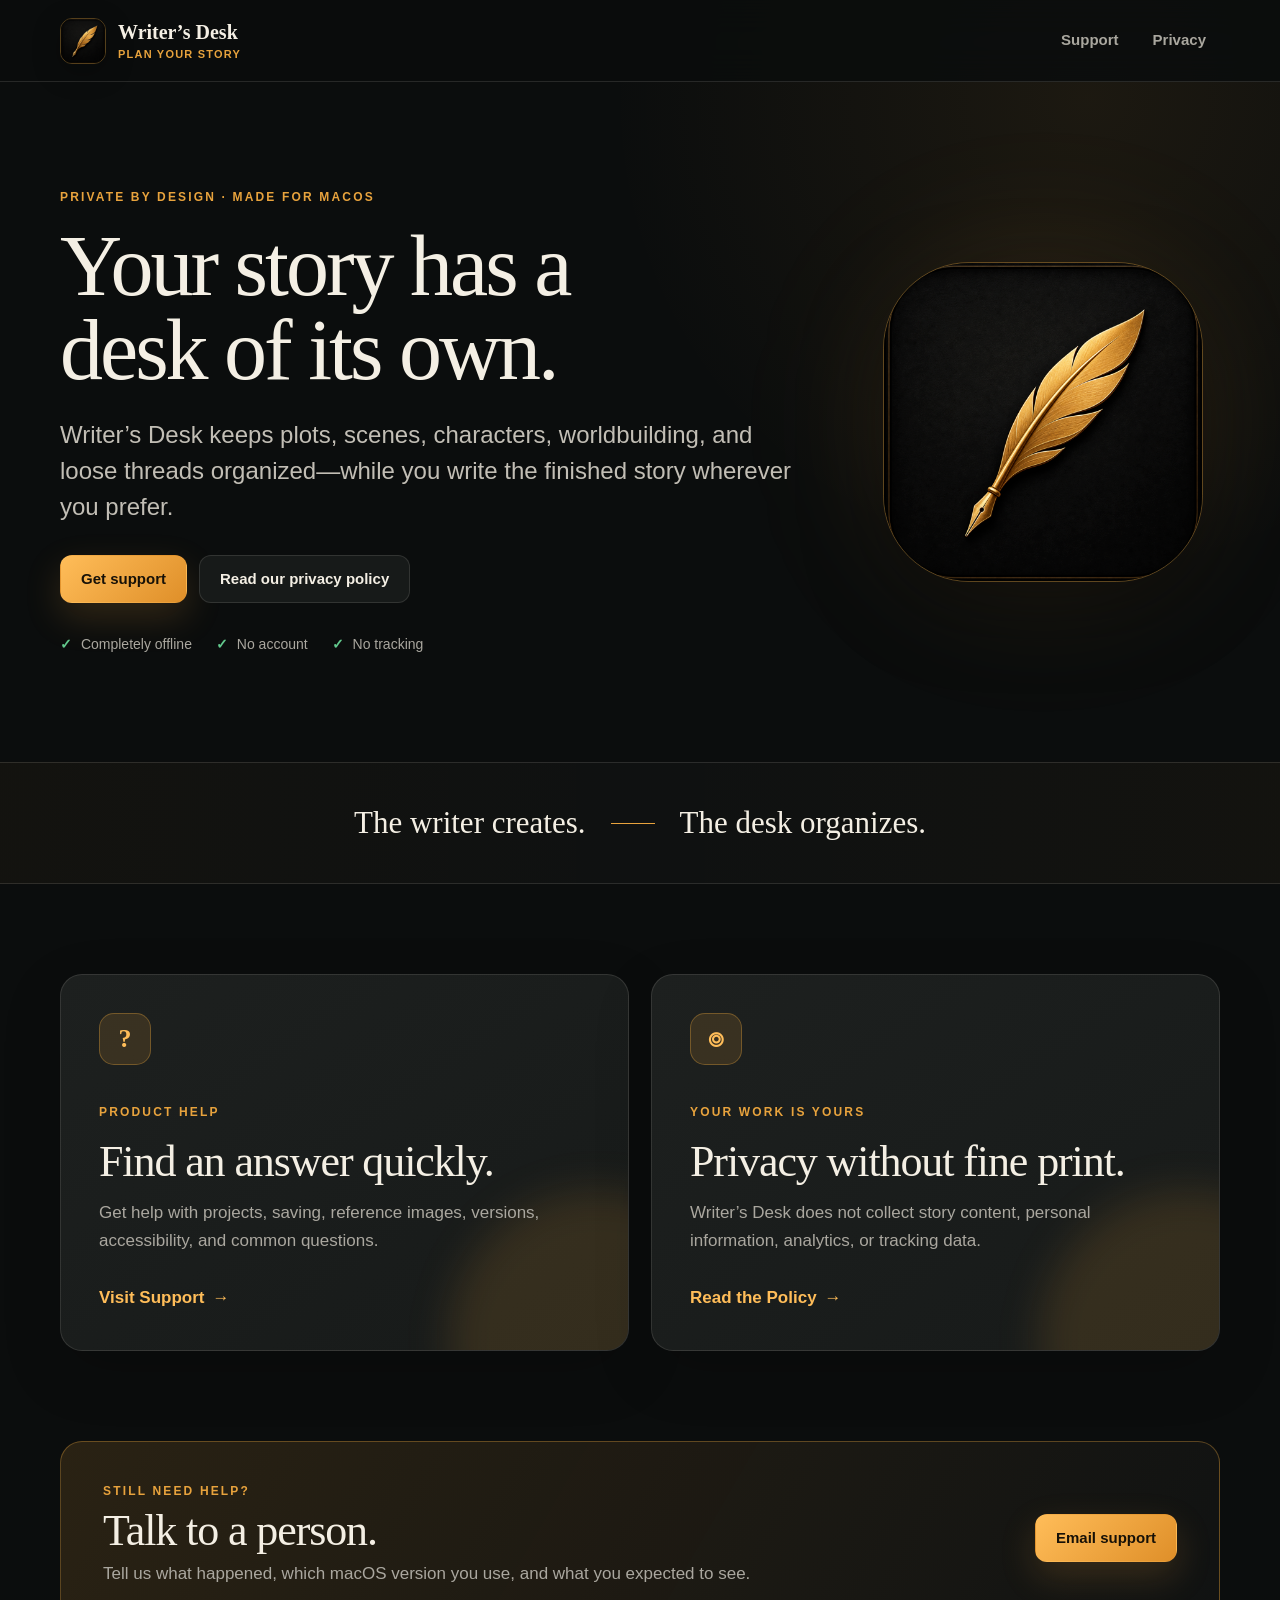
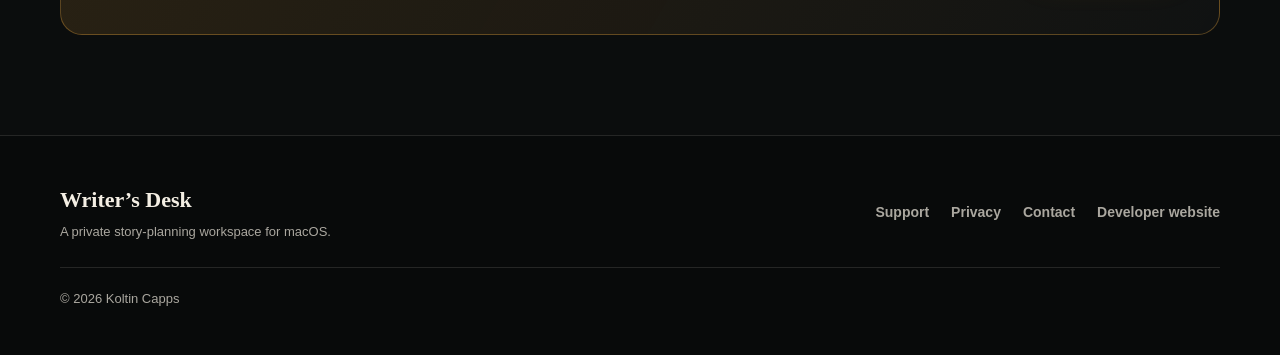
==== index.html @ 141275fb "Publish Writer's Desk support and privacy site" ====
<!doctype html>
<html lang="en">
<head>
  <meta charset="utf-8">
  <meta name="viewport" content="width=device-width, initial-scale=1">
  <meta name="description" content="Official support and privacy information for Writer’s Desk, the private offline story-planning app for macOS.">
  <meta name="theme-color" content="#0b0d0d">
  <meta property="og:type" content="website">
  <meta property="og:site_name" content="Writer’s Desk">
  <meta property="og:title" content="Writer’s Desk — Support & Privacy">
  <meta property="og:description" content="Help, product information, and privacy details for Writer’s Desk on macOS.">
  <meta property="og:url" content="https://kolt6465.github.io/writers-desk-support/">
  <meta property="og:image" content="https://kolt6465.github.io/writers-desk-support/assets/app-icon.png">
  <link rel="canonical" href="https://kolt6465.github.io/writers-desk-support/">
  <link rel="icon" type="image/png" href="assets/app-icon.png">
  <link rel="apple-touch-icon" href="assets/app-icon.png">
  <link rel="stylesheet" href="styles.css">
  <title>Writer’s Desk — Support &amp; Privacy</title>
</head>
<body>
  <a class="skip-link" href="#main">Skip to content</a>

  <header class="site-header">
    <a class="brand" href="index.html" aria-label="Writer’s Desk home">
      <img src="assets/app-icon.png" width="48" height="48" alt="">
      <span>
        <strong>Writer’s Desk</strong>
        <small>Plan Your Story</small>
      </span>
    </a>
    <nav aria-label="Primary navigation">
      <a href="support.html">Support</a>
      <a href="privacy.html">Privacy</a>
    </nav>
  </header>

  <main id="main">
    <section class="hero page-shell">
      <div class="hero-copy">
        <p class="eyebrow">Private by design · Made for macOS</p>
        <h1>Your story has a desk of its own.</h1>
        <p class="lede">Writer’s Desk keeps plots, scenes, characters, worldbuilding, and loose threads organized—while you write the finished story wherever you prefer.</p>
        <div class="hero-actions">
          <a class="button button-primary" href="support.html">Get support</a>
          <a class="button button-secondary" href="privacy.html">Read our privacy policy</a>
        </div>
        <ul class="trust-list" aria-label="Product commitments">
          <li><span aria-hidden="true">✓</span> Completely offline</li>
          <li><span aria-hidden="true">✓</span> No account</li>
          <li><span aria-hidden="true">✓</span> No tracking</li>
        </ul>
      </div>
      <div class="hero-mark" aria-hidden="true">
        <div class="icon-glow"></div>
        <img src="assets/app-icon.png" width="320" height="320" alt="">
      </div>
    </section>

    <section class="principle">
      <div class="page-shell principle-inner">
        <p>The writer creates.</p>
        <span aria-hidden="true"></span>
        <p>The desk organizes.</p>
      </div>
    </section>

    <section class="page-shell card-grid" aria-label="Help and privacy">
      <article class="feature-card">
        <div class="feature-icon" aria-hidden="true">?</div>
        <p class="eyebrow">Product help</p>
        <h2>Find an answer quickly.</h2>
        <p>Get help with projects, saving, reference images, versions, accessibility, and common questions.</p>
        <a class="text-link" href="support.html">Visit Support <span aria-hidden="true">→</span></a>
      </article>

      <article class="feature-card">
        <div class="feature-icon" aria-hidden="true">⌾</div>
        <p class="eyebrow">Your work is yours</p>
        <h2>Privacy without fine print.</h2>
        <p>Writer’s Desk does not collect story content, personal information, analytics, or tracking data.</p>
        <a class="text-link" href="privacy.html">Read the Policy <span aria-hidden="true">→</span></a>
      </article>
    </section>

    <section class="page-shell contact-band">
      <div>
        <p class="eyebrow">Still need help?</p>
        <h2>Talk to a person.</h2>
        <p>Tell us what happened, which macOS version you use, and what you expected to see.</p>
      </div>
      <a class="button button-primary" href="mailto:koltin@heapsea.com?subject=Writer%E2%80%99s%20Desk%20Support">Email support</a>
    </section>
  </main>

  <footer class="site-footer">
    <div class="footer-inner">
      <div>
        <p class="footer-brand">Writer’s Desk</p>
        <p>A private story-planning workspace for macOS.</p>
      </div>
      <div class="footer-links">
        <a href="support.html">Support</a>
        <a href="privacy.html">Privacy</a>
        <a href="mailto:koltin@heapsea.com">Contact</a>
        <a href="https://heapsea.com">Developer website</a>
      </div>
      <p class="copyright">© <span data-current-year>2026</span> Koltin Capps</p>
    </div>
  </footer>
  <script src="script.js"></script>
</body>
</html>
---- styles.css ----
:root {
  color-scheme: dark;
  --canvas: #0b0d0d;
  --canvas-soft: #101313;
  --panel: #171a19;
  --panel-raised: #1d201f;
  --ink: #f4efe4;
  --muted: #aaa79f;
  --gold: #e8a33d;
  --gold-bright: #ffbd59;
  --gold-soft: rgba(232, 163, 61, 0.14);
  --line: rgba(244, 239, 228, 0.12);
  --line-gold: rgba(232, 163, 61, 0.34);
  --success: #62c98d;
  --shadow: 0 24px 80px rgba(0, 0, 0, 0.35);
  --serif: "Iowan Old Style", "Palatino Linotype", Palatino, "Book Antiqua", Georgia, serif;
  --sans: -apple-system, BlinkMacSystemFont, "SF Pro Text", "Helvetica Neue", sans-serif;
}

* {
  box-sizing: border-box;
}

html {
  scroll-behavior: smooth;
  scroll-padding-top: 96px;
}

body {
  margin: 0;
  min-width: 320px;
  background:
    radial-gradient(circle at 85% 5%, rgba(232, 163, 61, 0.08), transparent 30rem),
    var(--canvas);
  color: var(--ink);
  font-family: var(--sans);
  font-size: 17px;
  line-height: 1.65;
  -webkit-font-smoothing: antialiased;
}

a {
  color: inherit;
}

img {
  display: block;
  max-width: 100%;
}

button,
a {
  -webkit-tap-highlight-color: transparent;
}

:focus-visible {
  outline: 3px solid var(--gold-bright);
  outline-offset: 4px;
}

.skip-link {
  position: fixed;
  z-index: 100;
  top: 12px;
  left: 12px;
  padding: 10px 15px;
  border-radius: 9px;
  background: var(--ink);
  color: var(--canvas);
  font-weight: 700;
  transform: translateY(-180%);
}

.skip-link:focus {
  transform: translateY(0);
}

.page-shell {
  width: min(1160px, calc(100% - 48px));
  margin-inline: auto;
}

.site-header {
  position: sticky;
  z-index: 50;
  top: 0;
  display: flex;
  align-items: center;
  justify-content: space-between;
  min-height: 82px;
  padding: 12px max(24px, calc((100vw - 1160px) / 2));
  border-bottom: 1px solid var(--line);
  background: rgba(11, 13, 13, 0.88);
  -webkit-backdrop-filter: blur(18px);
  backdrop-filter: blur(18px);
}

.brand {
  display: inline-flex;
  align-items: center;
  gap: 12px;
  color: var(--ink);
  text-decoration: none;
}

.brand img {
  width: 46px;
  height: 46px;
  border: 1px solid var(--line-gold);
  border-radius: 12px;
  box-shadow: 0 8px 28px rgba(0, 0, 0, 0.28);
}

.brand span {
  display: grid;
  line-height: 1.12;
}

.brand strong {
  font-family: var(--serif);
  font-size: 20px;
  font-weight: 600;
}

.brand small {
  margin-top: 4px;
  color: var(--gold);
  font-size: 11px;
  font-weight: 800;
  letter-spacing: 0.11em;
  text-transform: uppercase;
}

.site-header nav {
  display: flex;
  align-items: center;
  gap: 6px;
}

.site-header nav a {
  padding: 10px 14px;
  border-radius: 9px;
  color: var(--muted);
  font-size: 15px;
  font-weight: 650;
  text-decoration: none;
}

.site-header nav a:hover,
.site-header nav a.is-active {
  background: var(--gold-soft);
  color: var(--ink);
}

.hero {
  display: grid;
  grid-template-columns: minmax(0, 1.35fr) minmax(280px, 0.65fr);
  align-items: center;
  gap: 72px;
  min-height: 680px;
  padding-block: 96px;
}

.eyebrow {
  margin: 0 0 16px;
  color: var(--gold);
  font-size: 12px;
  font-weight: 850;
  letter-spacing: 0.18em;
  text-transform: uppercase;
}

h1,
h2,
h3,
p {
  margin-top: 0;
}

h1,
h2,
h3 {
  text-wrap: balance;
}

h1 {
  max-width: 880px;
  margin-bottom: 24px;
  font-family: var(--serif);
  font-size: clamp(50px, 7vw, 86px);
  font-weight: 500;
  letter-spacing: -0.035em;
  line-height: 0.98;
}

h2 {
  margin-bottom: 14px;
  font-family: var(--serif);
  font-size: clamp(30px, 4vw, 44px);
  font-weight: 500;
  letter-spacing: -0.025em;
  line-height: 1.05;
}

h3 {
  margin-bottom: 8px;
  font-size: 18px;
  line-height: 1.25;
}

.lede {
  max-width: 750px;
  margin-bottom: 30px;
  color: #c2beb5;
  font-size: clamp(19px, 2.2vw, 24px);
  line-height: 1.5;
}

.hero-actions,
.contact-actions {
  display: flex;
  flex-wrap: wrap;
  align-items: center;
  gap: 12px;
}

.button {
  display: inline-flex;
  align-items: center;
  justify-content: center;
  min-height: 48px;
  padding: 11px 20px;
  border: 1px solid transparent;
  border-radius: 12px;
  font: inherit;
  font-size: 15px;
  font-weight: 760;
  line-height: 1.2;
  text-decoration: none;
  cursor: pointer;
}

.button-primary {
  background: linear-gradient(135deg, var(--gold-bright), #df8f29);
  color: #171107;
  box-shadow: 0 14px 36px rgba(232, 163, 61, 0.18);
}

.button-primary:hover {
  filter: brightness(1.07);
  transform: translateY(-1px);
}

.button-secondary {
  border-color: var(--line);
  background: var(--panel);
  color: var(--ink);
}

.button-secondary:hover {
  border-color: var(--line-gold);
  background: var(--panel-raised);
}

.trust-list {
  display: flex;
  flex-wrap: wrap;
  gap: 12px 24px;
  margin: 30px 0 0;
  padding: 0;
  color: var(--muted);
  font-size: 14px;
  list-style: none;
}

.trust-list span {
  margin-right: 5px;
  color: var(--success);
  font-weight: 900;
}

.hero-mark {
  position: relative;
  display: grid;
  place-items: center;
  aspect-ratio: 1;
}

.hero-mark img {
  position: relative;
  width: min(100%, 320px);
  border: 1px solid var(--line-gold);
  border-radius: 27%;
  box-shadow: var(--shadow);
}

.icon-glow {
  position: absolute;
  width: 86%;
  aspect-ratio: 1;
  border-radius: 50%;
  background: rgba(232, 163, 61, 0.18);
  filter: blur(72px);
}

.principle {
  border-block: 1px solid var(--line);
  background: linear-gradient(90deg, rgba(232, 163, 61, 0.035), rgba(255, 255, 255, 0.015), rgba(232, 163, 61, 0.035));
}

.principle-inner {
  display: flex;
  align-items: center;
  justify-content: center;
  gap: 25px;
  min-height: 120px;
}

.principle p {
  margin: 0;
  font-family: var(--serif);
  font-size: clamp(22px, 3vw, 31px);
}

.principle span {
  width: 44px;
  height: 1px;
  background: var(--gold);
}

.card-grid {
  display: grid;
  grid-template-columns: repeat(2, minmax(0, 1fr));
  gap: 22px;
  padding-block: 90px;
}

.feature-card {
  position: relative;
  min-height: 330px;
  padding: 38px;
  overflow: hidden;
  border: 1px solid var(--line);
  border-radius: 22px;
  background: linear-gradient(145deg, var(--panel-raised), var(--panel));
  box-shadow: 0 20px 60px rgba(0, 0, 0, 0.16);
}

.feature-card::after {
  position: absolute;
  right: -120px;
  bottom: -140px;
  width: 300px;
  height: 300px;
  border-radius: 50%;
  background: var(--gold-soft);
  content: "";
  filter: blur(20px);
}

.feature-card > * {
  position: relative;
  z-index: 1;
}

.feature-card h2 {
  max-width: 470px;
}

.feature-card > p:not(.eyebrow) {
  max-width: 520px;
  color: var(--muted);
}

.feature-icon {
  display: grid;
  place-items: center;
  width: 52px;
  height: 52px;
  margin-bottom: 38px;
  border: 1px solid var(--line-gold);
  border-radius: 15px;
  background: var(--gold-soft);
  color: var(--gold-bright);
  font-family: var(--serif);
  font-size: 26px;
  font-weight: 700;
}

.text-link {
  display: inline-flex;
  gap: 8px;
  align-items: center;
  margin-top: 12px;
  color: var(--gold-bright);
  font-weight: 750;
  text-decoration: none;
}

.text-link:hover {
  text-decoration: underline;
  text-underline-offset: 4px;
}

.contact-band {
  display: flex;
  align-items: center;
  justify-content: space-between;
  gap: 32px;
  margin-bottom: 100px;
  padding: 40px 42px;
  border: 1px solid var(--line-gold);
  border-radius: 22px;
  background: linear-gradient(120deg, var(--gold-soft), rgba(255, 255, 255, 0.025));
}

.contact-band h2,
.contact-band p {
  margin-bottom: 6px;
}

.contact-band > div > p:last-child {
  color: var(--muted);
}

.page-hero {
  padding-block: 100px 76px;
  border-bottom: 1px solid var(--line);
}

.page-hero h1 {
  font-size: clamp(48px, 7vw, 78px);
}

.page-hero .button {
  margin-top: 4px;
}

.support-layout,
.legal-layout {
  display: grid;
  grid-template-columns: 210px minmax(0, 1fr);
  gap: 76px;
  padding-block: 80px 110px;
}

.section-nav {
  position: sticky;
  top: 112px;
  align-self: start;
  display: grid;
  gap: 4px;
  padding: 18px;
  border: 1px solid var(--line);
  border-radius: 14px;
  background: var(--panel);
}

.section-nav p {
  margin: 0 0 7px;
  padding: 0 9px;
  color: var(--muted);
  font-size: 12px;
  font-weight: 800;
  letter-spacing: 0.12em;
  text-transform: uppercase;
}

.section-nav a {
  padding: 8px 9px;
  border-radius: 7px;
  color: var(--muted);
  font-size: 14px;
  font-weight: 650;
  text-decoration: none;
}

.section-nav a:hover {
  background: var(--gold-soft);
  color: var(--ink);
}

.support-content,
.legal-content {
  min-width: 0;
}

.support-section {
  padding: 0 0 72px;
}

.support-section + .support-section {
  padding-top: 72px;
  border-top: 1px solid var(--line);
}

.support-section > p:not(.eyebrow),
.legal-content section > p:not(.section-number) {
  max-width: 760px;
  color: #c0bdb5;
}

.step-list {
  display: grid;
  gap: 12px;
  margin-top: 28px;
}

.step-list > div {
  display: grid;
  grid-template-columns: 40px 1fr;
  gap: 15px;
  align-items: start;
  padding: 18px;
  border: 1px solid var(--line);
  border-radius: 13px;
  background: var(--panel);
}

.step-list span {
  display: grid;
  place-items: center;
  width: 34px;
  height: 34px;
  border-radius: 50%;
  background: var(--gold-soft);
  color: var(--gold-bright);
  font-weight: 850;
}

.step-list p {
  margin: 2px 0 0;
  color: var(--muted);
}

.step-list strong {
  color: var(--ink);
}

.answer-grid {
  display: grid;
  grid-template-columns: repeat(2, minmax(0, 1fr));
  gap: 14px;
  margin-top: 26px;
}

.answer-grid article {
  padding: 22px;
  border: 1px solid var(--line);
  border-radius: 14px;
  background: var(--panel);
}

.answer-grid p {
  margin-bottom: 0;
  color: var(--muted);
  font-size: 15px;
}

code,
kbd {
  border: 1px solid var(--line);
  border-radius: 5px;
  background: rgba(255, 255, 255, 0.055);
  color: var(--ink);
  font-family: "SFMono-Regular", Consolas, monospace;
  font-size: 0.86em;
}

code {
  padding: 2px 5px;
}

kbd {
  padding: 3px 7px;
  box-shadow: inset 0 -1px rgba(255, 255, 255, 0.08);
}

.notice {
  margin-top: 28px;
  padding: 22px 24px;
  border-left: 3px solid var(--gold);
  border-radius: 0 13px 13px 0;
  background: var(--gold-soft);
}

.notice p {
  margin: 5px 0 0;
  color: var(--muted);
}

.accordion {
  display: grid;
  gap: 10px;
  margin-top: 25px;
}

.accordion details {
  border: 1px solid var(--line);
  border-radius: 12px;
  background: var(--panel);
}

.accordion summary {
  padding: 18px 20px;
  font-weight: 700;
  cursor: pointer;
}

.accordion details[open] summary {
  border-bottom: 1px solid var(--line);
}

.accordion details p {
  margin: 0;
  padding: 18px 20px 20px;
  color: var(--muted);
}

.contact-panel {
  display: grid;
  grid-template-columns: 1.1fr 0.9fr;
  gap: 36px;
  padding: 34px;
  border: 1px solid var(--line-gold) !important;
  border-radius: 18px;
  background: var(--gold-soft);
}

.contact-panel h2 {
  margin-bottom: 10px;
}

.contact-panel p:last-child {
  margin-bottom: 0;
  color: var(--muted);
}

.contact-actions {
  align-content: center;
  justify-content: flex-end;
}

.copy-status {
  flex-basis: 100%;
  min-height: 1.5em;
  margin: 0;
  color: var(--success) !important;
  font-size: 13px;
  text-align: right;
}

.privacy-hero {
  padding-bottom: 54px;
}

.policy-meta {
  display: flex;
  flex-wrap: wrap;
  gap: 10px 18px;
  color: var(--muted);
  font-size: 14px;
}

.privacy-summary {
  display: grid;
  grid-template-columns: repeat(4, minmax(0, 1fr));
  gap: 12px;
  padding-block: 28px;
}

.privacy-summary article {
  display: grid;
  grid-template-columns: auto 1fr;
  gap: 2px 10px;
  align-items: center;
  padding: 18px;
  border: 1px solid var(--line);
  border-radius: 13px;
  background: var(--panel);
}

.privacy-summary span {
  grid-row: 1 / span 2;
  color: var(--success);
  font-weight: 900;
}

.privacy-summary strong {
  font-size: 15px;
}

.privacy-summary small {
  color: var(--muted);
  font-size: 12px;
}

.legal-layout {
  padding-top: 54px;
}

.legal-content section {
  position: relative;
  padding: 0 0 64px;
}

.legal-content section + section {
  padding-top: 64px;
  border-top: 1px solid var(--line);
}

.section-number {
  margin-bottom: 10px;
  color: var(--gold);
  font-family: var(--serif);
  font-size: 17px;
}

.legal-content h2 {
  font-size: clamp(31px, 4vw, 42px);
}

.legal-content address {
  width: fit-content;
  margin-top: 24px;
  padding: 20px 24px;
  border: 1px solid var(--line-gold);
  border-radius: 13px;
  background: var(--gold-soft);
  color: var(--muted);
  font-style: normal;
}

.legal-content address strong {
  color: var(--ink);
}

.legal-content address a {
  display: inline-flex;
  align-items: center;
  min-height: 44px;
  padding-block: 7px;
  color: var(--gold-bright);
}

.site-footer {
  border-top: 1px solid var(--line);
  background: #080a0a;
}

.footer-inner {
  display: grid;
  grid-template-columns: 1fr auto;
  gap: 24px 60px;
  width: min(1160px, calc(100% - 48px));
  margin-inline: auto;
  padding-block: 46px;
}

.footer-brand {
  margin-bottom: 3px;
  font-family: var(--serif);
  font-size: 22px;
  font-weight: 600;
}

.footer-inner > div:first-child > p:last-child,
.copyright {
  margin: 0;
  color: var(--muted);
  font-size: 13px;
}

.footer-links {
  display: flex;
  flex-wrap: wrap;
  gap: 10px 22px;
  align-items: center;
}

.footer-links a {
  display: inline-flex;
  align-items: center;
  min-height: 44px;
  color: var(--muted);
  font-size: 14px;
  font-weight: 650;
  text-decoration: none;
}

.footer-links a:hover {
  color: var(--ink);
}

.copyright {
  grid-column: 1 / -1;
  padding-top: 20px;
  border-top: 1px solid var(--line);
}

.not-found {
  display: grid;
  place-items: center;
  align-content: center;
  min-height: 100vh;
  padding: 40px;
  text-align: center;
}

.not-found img {
  margin-bottom: 30px;
  border: 1px solid var(--line-gold);
  border-radius: 26px;
  box-shadow: var(--shadow);
}

.not-found h1 {
  max-width: 720px;
  font-size: clamp(42px, 7vw, 72px);
}

.not-found > p:not(.eyebrow) {
  margin-bottom: 28px;
  color: var(--muted);
}

@media (max-width: 860px) {
  .hero {
    grid-template-columns: 1fr;
    gap: 58px;
    min-height: auto;
    padding-block: 74px;
  }

  .hero-copy {
    max-width: 720px;
  }

  .hero-mark {
    justify-self: center;
    width: min(72vw, 330px);
  }

  .support-layout,
  .legal-layout {
    grid-template-columns: 1fr;
    gap: 34px;
  }

  .section-nav {
    position: static;
    grid-template-columns: repeat(2, minmax(0, 1fr));
  }

  .section-nav p {
    grid-column: 1 / -1;
  }

  .privacy-summary {
    grid-template-columns: repeat(2, minmax(0, 1fr));
  }
}

@media (max-width: 640px) {
  body {
    font-size: 16px;
  }

  .page-shell,
  .footer-inner {
    width: min(100% - 30px, 1160px);
  }

  .site-header {
    min-height: 72px;
    padding-inline: 15px;
  }

  .brand img {
    width: 41px;
    height: 41px;
  }

  .brand strong {
    font-size: 17px;
  }

  .brand small {
    font-size: 9px;
  }

  .site-header nav a {
    padding: 9px 8px;
    font-size: 13px;
  }

  .hero {
    padding-block: 58px 72px;
  }

  h1 {
    font-size: clamp(45px, 14vw, 64px);
  }

  .hero-actions,
  .contact-actions {
    align-items: stretch;
    flex-direction: column;
  }

  .hero-actions .button,
  .contact-actions .button {
    width: 100%;
  }

  .principle-inner {
    align-items: flex-start;
    flex-direction: column;
    gap: 5px;
    padding-block: 26px;
  }

  .principle span {
    display: none;
  }

  .card-grid,
  .answer-grid,
  .privacy-summary {
    grid-template-columns: 1fr;
  }

  .feature-card {
    min-height: 300px;
    padding: 28px;
  }

  .contact-band,
  .contact-panel {
    grid-template-columns: 1fr;
    align-items: stretch;
    flex-direction: column;
    padding: 27px;
  }

  .page-hero {
    padding-block: 68px 52px;
  }

  .support-layout,
  .legal-layout {
    padding-block: 46px 72px;
  }

  .section-nav {
    display: none;
  }

  .copy-status {
    text-align: left;
  }

  .footer-inner {
    grid-template-columns: 1fr;
  }

  .footer-links {
    gap: 8px 18px;
  }

  .copyright {
    grid-column: auto;
  }
}

@media (prefers-reduced-motion: no-preference) {
  .button,
  .site-header nav a,
  .section-nav a {
    transition: background-color 160ms ease, border-color 160ms ease, color 160ms ease, filter 160ms ease, transform 160ms ease;
  }
}

@media print {
  :root {
    color-scheme: light;
  }

  body {
    background: white;
    color: #151515;
  }

  .site-header,
  .section-nav,
  .site-footer,
  .button,
  .privacy-summary {
    display: none !important;
  }

  .legal-layout {
    display: block;
    padding: 0;
  }

  .legal-content section {
    break-inside: avoid;
  }

  .legal-content section > p:not(.section-number) {
    color: #333;
  }
}
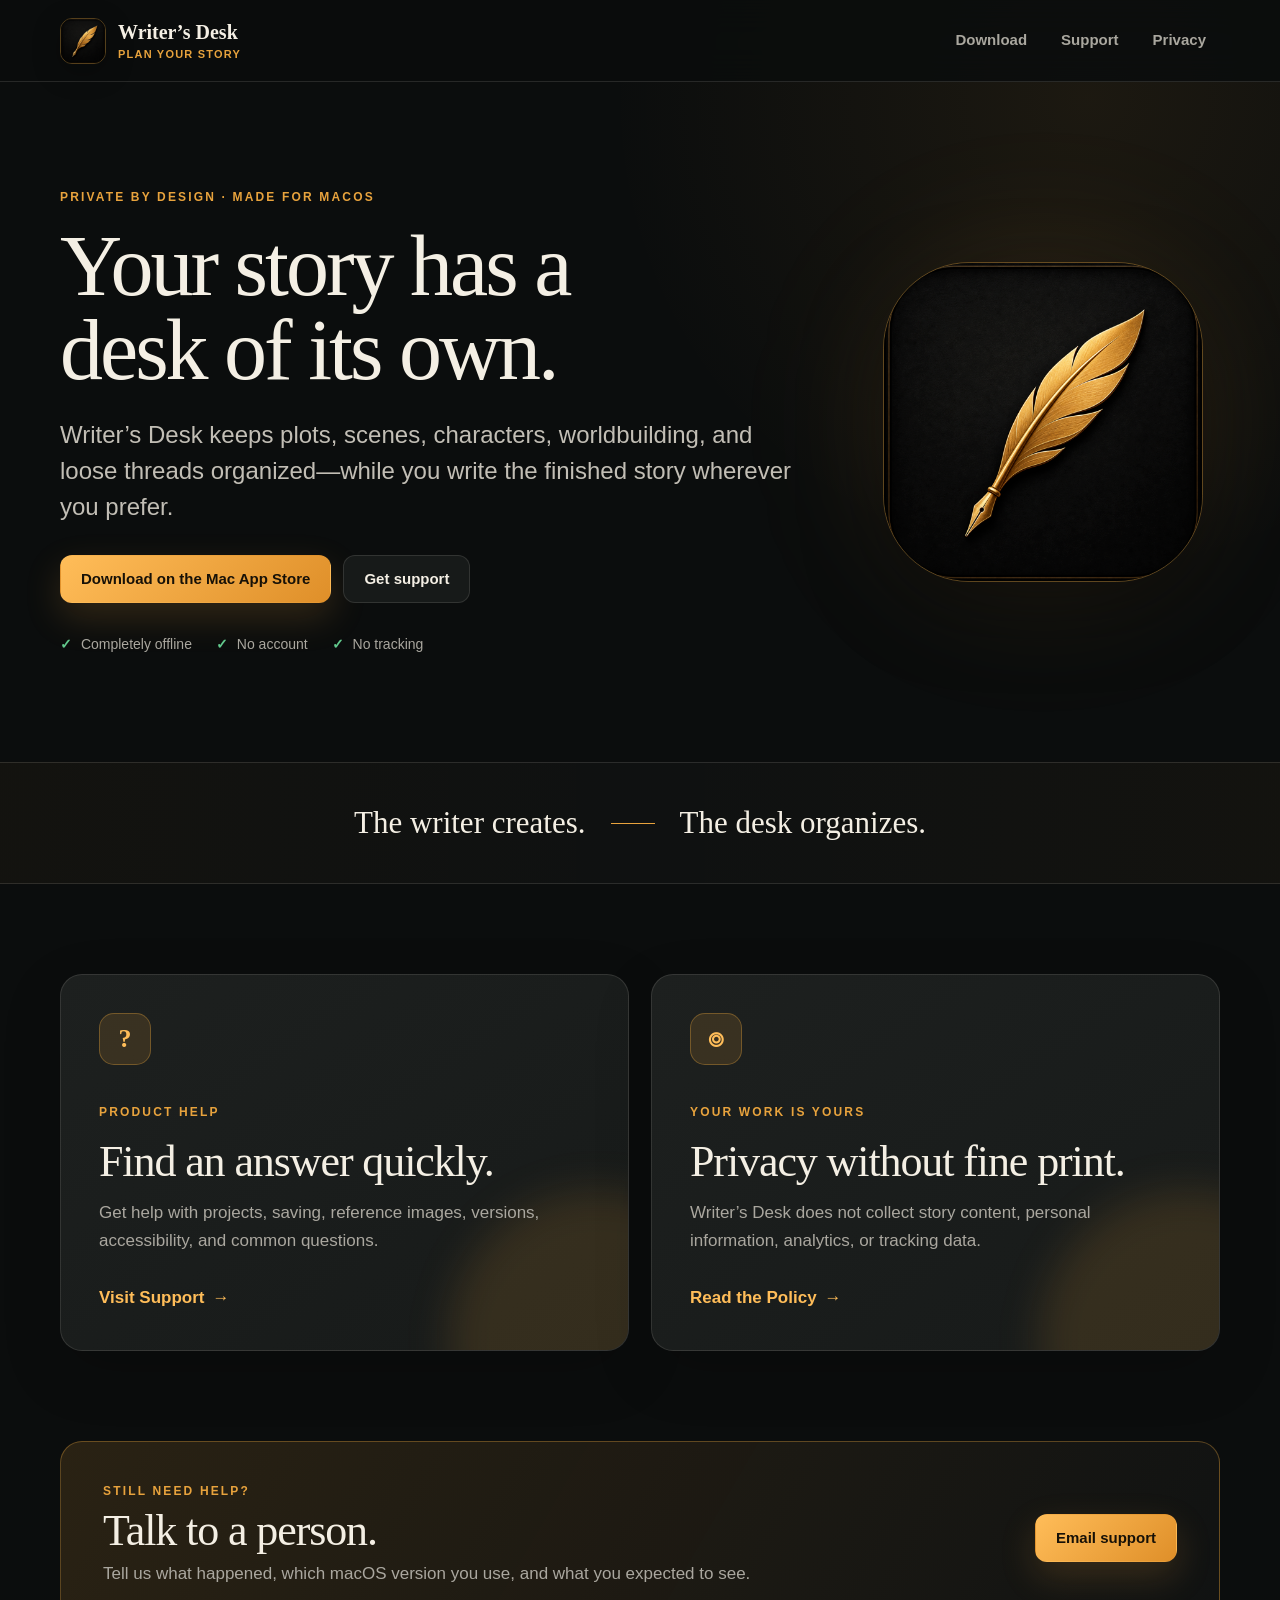
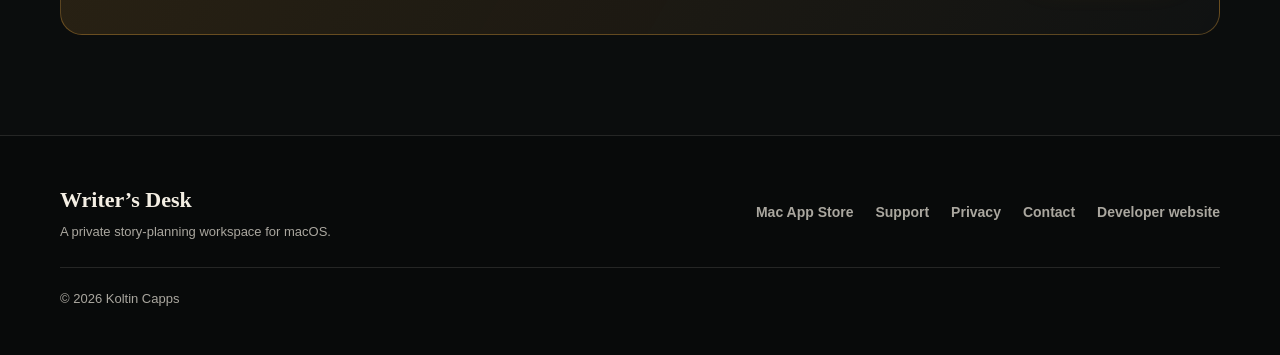
==== commit 1b091e1c: "Link overview page to Mac App Store" ====
--- a/index.html
+++ b/index.html
@@ -29,6 +29,7 @@
       </span>
     </a>
     <nav aria-label="Primary navigation">
+      <a href="https://apps.apple.com/us/app/writers-desk-plan-your-story/id6796812111?mt=12">Download</a>
       <a href="support.html">Support</a>
       <a href="privacy.html">Privacy</a>
     </nav>
@@ -41,8 +42,8 @@
         <h1>Your story has a desk of its own.</h1>
         <p class="lede">Writer’s Desk keeps plots, scenes, characters, worldbuilding, and loose threads organized—while you write the finished story wherever you prefer.</p>
         <div class="hero-actions">
-          <a class="button button-primary" href="support.html">Get support</a>
-          <a class="button button-secondary" href="privacy.html">Read our privacy policy</a>
+          <a class="button button-primary" href="https://apps.apple.com/us/app/writers-desk-plan-your-story/id6796812111?mt=12">Download on the Mac App Store</a>
+          <a class="button button-secondary" href="support.html">Get support</a>
         </div>
         <ul class="trust-list" aria-label="Product commitments">
           <li><span aria-hidden="true">✓</span> Completely offline</li>
@@ -99,6 +100,7 @@
         <p>A private story-planning workspace for macOS.</p>
       </div>
       <div class="footer-links">
+        <a href="https://apps.apple.com/us/app/writers-desk-plan-your-story/id6796812111?mt=12">Mac App Store</a>
         <a href="support.html">Support</a>
         <a href="privacy.html">Privacy</a>
         <a href="mailto:koltin@heapsea.com">Contact</a>
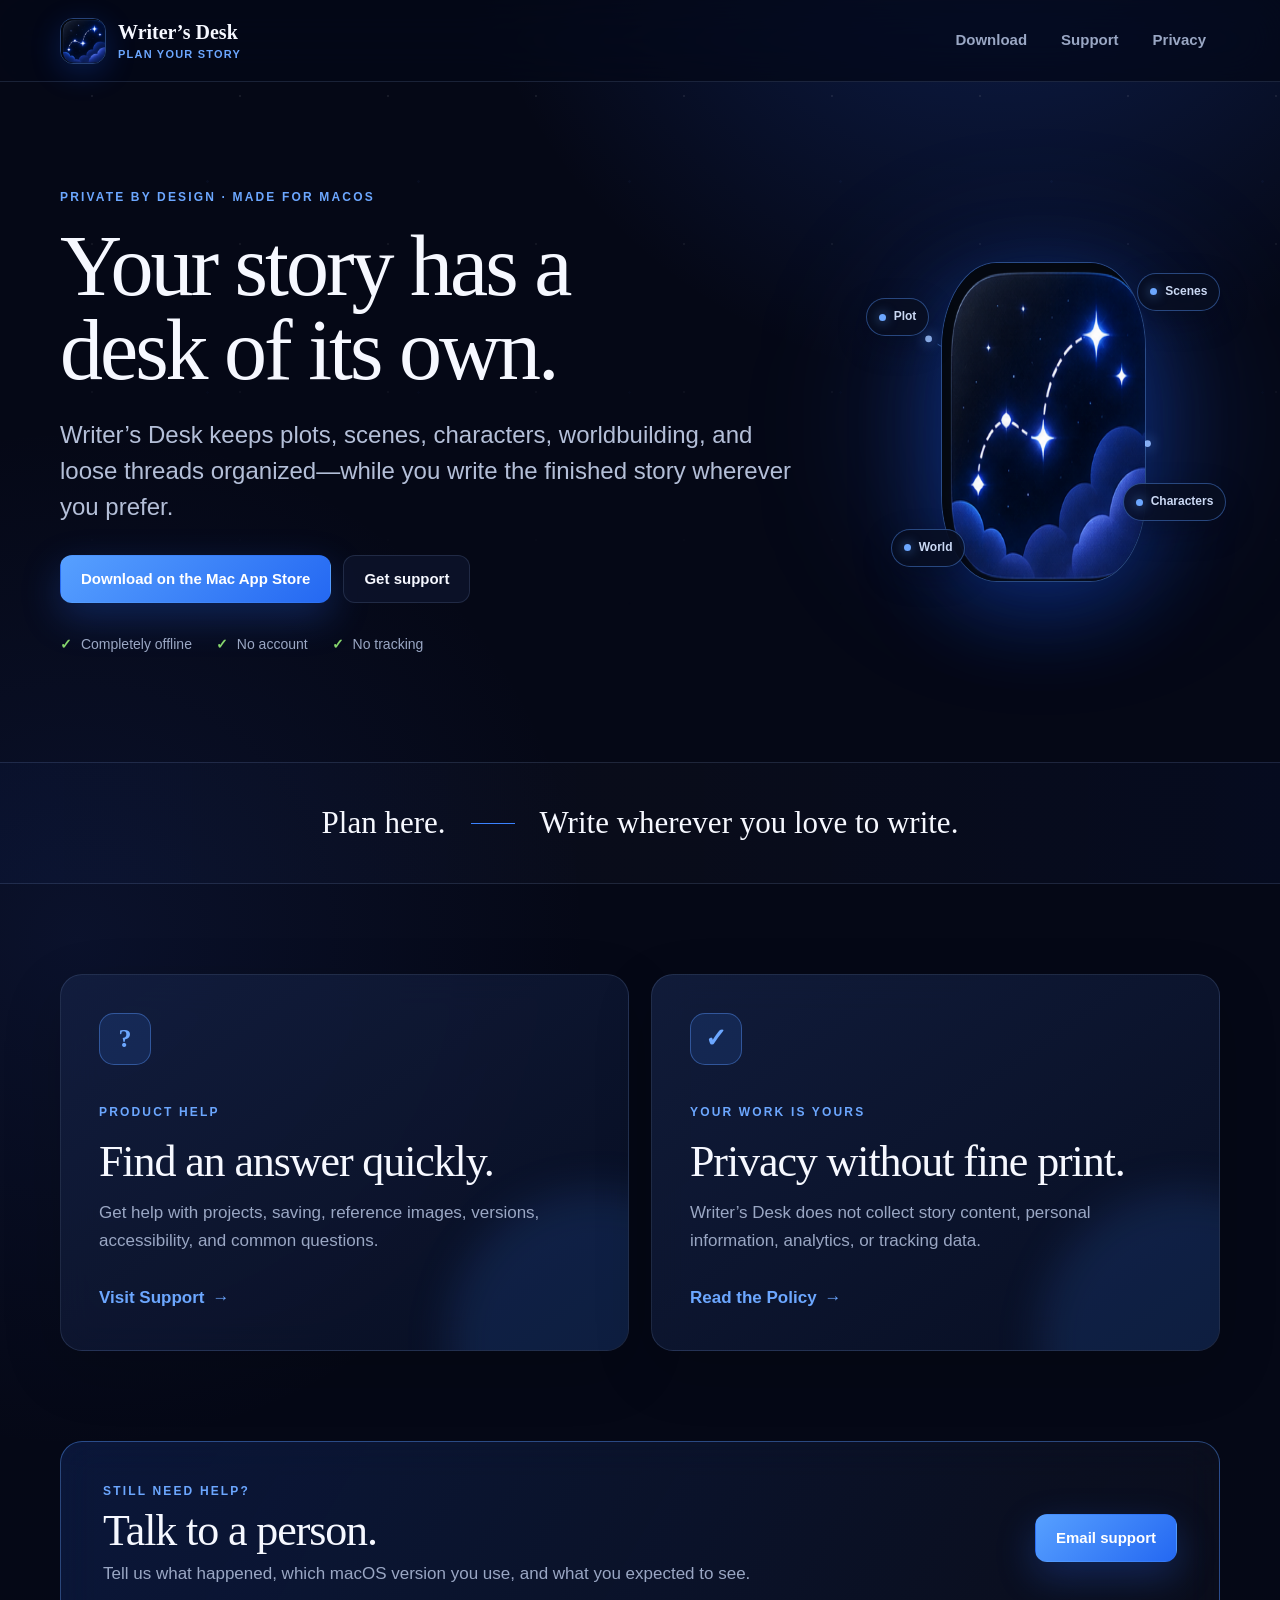
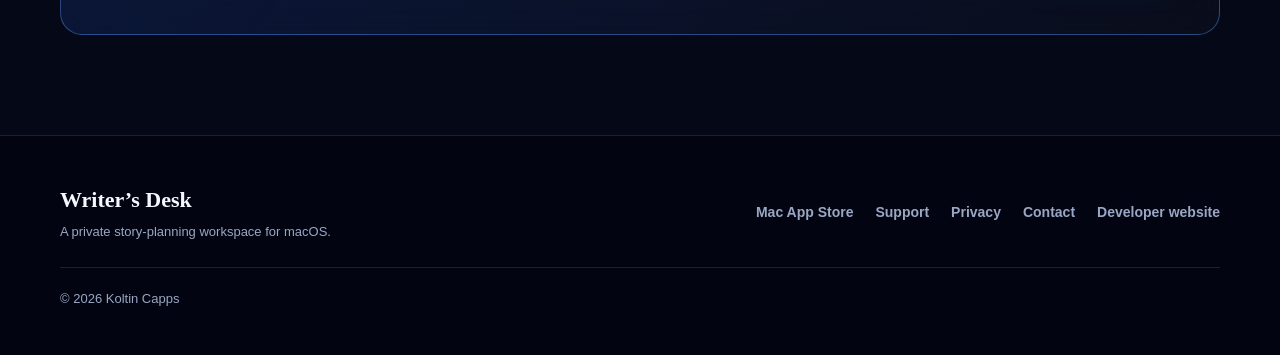
==== commit 4dad9d86: "Refresh site with constellation branding" ====
--- a/index.html
+++ b/index.html
@@ -4,10 +4,10 @@
   <meta charset="utf-8">
   <meta name="viewport" content="width=device-width, initial-scale=1">
   <meta name="description" content="Official support and privacy information for Writer’s Desk, the private offline story-planning app for macOS.">
-  <meta name="theme-color" content="#0b0d0d">
+  <meta name="theme-color" content="#050816">
   <meta property="og:type" content="website">
   <meta property="og:site_name" content="Writer’s Desk">
-  <meta property="og:title" content="Writer’s Desk — Support & Privacy">
+  <meta property="og:title" content="Writer’s Desk — Support &amp; Privacy">
   <meta property="og:description" content="Help, product information, and privacy details for Writer’s Desk on macOS.">
   <meta property="og:url" content="https://kolt6465.github.io/writers-desk-support/">
   <meta property="og:image" content="https://kolt6465.github.io/writers-desk-support/assets/app-icon.png">
@@ -51,17 +51,29 @@
           <li><span aria-hidden="true">✓</span> No tracking</li>
         </ul>
       </div>
-      <div class="hero-mark" aria-hidden="true">
-        <div class="icon-glow"></div>
-        <img src="assets/app-icon.png" width="320" height="320" alt="">
+      <div class="constellation-stage" aria-hidden="true">
+        <div class="constellation-glow"></div>
+        <svg class="constellation-lines" viewBox="0 0 520 520" role="presentation">
+          <path d="M92 138 L206 205 L392 112 M206 205 L260 260 L414 292 M260 260 L142 392 M260 260 L374 420" />
+          <circle cx="92" cy="138" r="5" />
+          <circle cx="392" cy="112" r="5" />
+          <circle cx="414" cy="292" r="5" />
+          <circle cx="142" cy="392" r="5" />
+          <circle cx="374" cy="420" r="5" />
+        </svg>
+        <div class="story-node node-plot"><span></span>Plot</div>
+        <div class="story-node node-scenes"><span></span>Scenes</div>
+        <div class="story-node node-characters"><span></span>Characters</div>
+        <div class="story-node node-world"><span></span>World</div>
+        <img class="constellation-icon" src="assets/app-icon.png" width="320" height="320" alt="">
       </div>
     </section>
 
     <section class="principle">
       <div class="page-shell principle-inner">
-        <p>The writer creates.</p>
+        <p>Plan here.</p>
         <span aria-hidden="true"></span>
-        <p>The desk organizes.</p>
+        <p>Write wherever you love to write.</p>
       </div>
     </section>
 
@@ -75,7 +87,7 @@
       </article>
 
       <article class="feature-card">
-        <div class="feature-icon" aria-hidden="true">⌾</div>
+        <div class="feature-icon" aria-hidden="true">✓</div>
         <p class="eyebrow">Your work is yours</p>
         <h2>Privacy without fine print.</h2>
         <p>Writer’s Desk does not collect story content, personal information, analytics, or tracking data.</p>
--- a/styles.css
+++ b/styles.css
@@ -1,18 +1,18 @@
 :root {
   color-scheme: dark;
-  --canvas: #0b0d0d;
-  --canvas-soft: #101313;
-  --panel: #171a19;
-  --panel-raised: #1d201f;
-  --ink: #f4efe4;
-  --muted: #aaa79f;
-  --gold: #e8a33d;
-  --gold-bright: #ffbd59;
-  --gold-soft: rgba(232, 163, 61, 0.14);
-  --line: rgba(244, 239, 228, 0.12);
-  --line-gold: rgba(232, 163, 61, 0.34);
-  --success: #62c98d;
-  --shadow: 0 24px 80px rgba(0, 0, 0, 0.35);
+  --canvas: #050816;
+  --canvas-soft: #080d20;
+  --panel: rgba(14, 22, 46, 0.72);
+  --panel-raised: rgba(20, 31, 63, 0.78);
+  --ink: #f6f8ff;
+  --muted: #9aa7c4;
+  --blue: #3b82ff;
+  --blue-bright: #6ca7ff;
+  --blue-soft: rgba(59, 130, 255, 0.14);
+  --line: rgba(166, 195, 255, 0.14);
+  --line-blue: rgba(88, 153, 255, 0.42);
+  --success: #86d66d;
+  --shadow: 0 26px 90px rgba(0, 7, 28, 0.5);
   --serif: "Iowan Old Style", "Palatino Linotype", Palatino, "Book Antiqua", Georgia, serif;
   --sans: -apple-system, BlinkMacSystemFont, "SF Pro Text", "Helvetica Neue", sans-serif;
 }
@@ -27,10 +27,12 @@
 }
 
 body {
+  position: relative;
   margin: 0;
   min-width: 320px;
   background:
-    radial-gradient(circle at 85% 5%, rgba(232, 163, 61, 0.08), transparent 30rem),
+    radial-gradient(circle at 78% -8%, rgba(42, 103, 255, 0.26), transparent 34rem),
+    radial-gradient(circle at 6% 48%, rgba(52, 88, 201, 0.12), transparent 32rem),
     var(--canvas);
   color: var(--ink);
   font-family: var(--sans);
@@ -39,6 +41,21 @@
   -webkit-font-smoothing: antialiased;
 }
 
+body::before {
+  position: fixed;
+  z-index: -1;
+  inset: 0;
+  pointer-events: none;
+  background-image:
+    radial-gradient(circle, rgba(255, 255, 255, 0.68) 0 1px, transparent 1.6px),
+    radial-gradient(circle, rgba(96, 156, 255, 0.46) 0 1px, transparent 1.6px);
+  background-position: 18px 22px, 102px 76px;
+  background-size: 148px 148px, 211px 211px;
+  content: "";
+  opacity: 0.13;
+  mask-image: linear-gradient(to bottom, black, transparent 72%);
+}
+
 a {
   color: inherit;
 }
@@ -54,7 +71,7 @@
 }
 
 :focus-visible {
-  outline: 3px solid var(--gold-bright);
+  outline: 3px solid var(--blue-bright);
   outline-offset: 4px;
 }
 
@@ -90,9 +107,9 @@
   min-height: 82px;
   padding: 12px max(24px, calc((100vw - 1160px) / 2));
   border-bottom: 1px solid var(--line);
-  background: rgba(11, 13, 13, 0.88);
-  -webkit-backdrop-filter: blur(18px);
-  backdrop-filter: blur(18px);
+  background: rgba(5, 8, 22, 0.78);
+  -webkit-backdrop-filter: blur(24px) saturate(140%);
+  backdrop-filter: blur(24px) saturate(140%);
 }
 
 .brand {
@@ -106,9 +123,9 @@
 .brand img {
   width: 46px;
   height: 46px;
-  border: 1px solid var(--line-gold);
-  border-radius: 12px;
-  box-shadow: 0 8px 28px rgba(0, 0, 0, 0.28);
+  border: 1px solid var(--line-blue);
+  border-radius: 13px;
+  box-shadow: 0 8px 30px rgba(27, 93, 255, 0.24);
 }
 
 .brand span {
@@ -124,7 +141,7 @@
 
 .brand small {
   margin-top: 4px;
-  color: var(--gold);
+  color: var(--blue-bright);
   font-size: 11px;
   font-weight: 800;
   letter-spacing: 0.11em;
@@ -148,7 +165,7 @@
 
 .site-header nav a:hover,
 .site-header nav a.is-active {
-  background: var(--gold-soft);
+  background: var(--blue-soft);
   color: var(--ink);
 }
 
@@ -163,7 +180,7 @@
 
 .eyebrow {
   margin: 0 0 16px;
-  color: var(--gold);
+  color: var(--blue-bright);
   font-size: 12px;
   font-weight: 850;
   letter-spacing: 0.18em;
@@ -211,7 +228,7 @@
 .lede {
   max-width: 750px;
   margin-bottom: 30px;
-  color: #c2beb5;
+  color: #b4bfd8;
   font-size: clamp(19px, 2.2vw, 24px);
   line-height: 1.5;
 }
@@ -241,9 +258,9 @@
 }
 
 .button-primary {
-  background: linear-gradient(135deg, var(--gold-bright), #df8f29);
-  color: #171107;
-  box-shadow: 0 14px 36px rgba(232, 163, 61, 0.18);
+  background: linear-gradient(135deg, #57a0ff, #2468f2);
+  color: white;
+  box-shadow: 0 14px 38px rgba(40, 105, 245, 0.28);
 }
 
 .button-primary:hover {
@@ -258,7 +275,7 @@
 }
 
 .button-secondary:hover {
-  border-color: var(--line-gold);
+  border-color: var(--line-blue);
   background: var(--panel-raised);
 }
 
@@ -279,33 +296,87 @@
   font-weight: 900;
 }
 
-.hero-mark {
+.constellation-stage {
   position: relative;
   display: grid;
   place-items: center;
   aspect-ratio: 1;
-}
-
-.hero-mark img {
+  min-width: 0;
+}
+
+.constellation-icon {
   position: relative;
-  width: min(100%, 320px);
-  border: 1px solid var(--line-gold);
+  z-index: 3;
+  width: min(58%, 286px);
+  border: 1px solid var(--line-blue);
   border-radius: 27%;
-  box-shadow: var(--shadow);
-}
-
-.icon-glow {
+  box-shadow: 0 28px 85px rgba(11, 66, 196, 0.46);
+}
+
+.constellation-glow {
   position: absolute;
-  width: 86%;
+  width: 78%;
   aspect-ratio: 1;
   border-radius: 50%;
-  background: rgba(232, 163, 61, 0.18);
-  filter: blur(72px);
-}
+  background: rgba(48, 113, 255, 0.25);
+  filter: blur(78px);
+}
+
+.constellation-lines {
+  position: absolute;
+  inset: 0;
+  width: 100%;
+  height: 100%;
+  overflow: visible;
+}
+
+.constellation-lines path {
+  fill: none;
+  stroke: rgba(107, 166, 255, 0.48);
+  stroke-dasharray: 5 11;
+  stroke-linecap: round;
+  stroke-width: 1.4;
+}
+
+.constellation-lines circle {
+  fill: #a9ccff;
+  filter: drop-shadow(0 0 9px #5c9dff);
+}
+
+.story-node {
+  position: absolute;
+  z-index: 4;
+  display: inline-flex;
+  align-items: center;
+  gap: 8px;
+  padding: 8px 12px;
+  border: 1px solid var(--line-blue);
+  border-radius: 999px;
+  background: rgba(8, 14, 32, 0.82);
+  color: #cbd9f4;
+  font-size: 12px;
+  font-weight: 700;
+  box-shadow: 0 10px 28px rgba(0, 5, 20, 0.34);
+  -webkit-backdrop-filter: blur(16px);
+  backdrop-filter: blur(16px);
+}
+
+.story-node span {
+  width: 7px;
+  height: 7px;
+  border-radius: 50%;
+  background: var(--blue-bright);
+  box-shadow: 0 0 12px rgba(90, 157, 255, 0.8);
+}
+
+.node-plot { top: 15%; left: 0; }
+.node-scenes { top: 8%; right: 0; }
+.node-characters { right: -2%; bottom: 22%; }
+.node-world { bottom: 9%; left: 7%; }
 
 .principle {
   border-block: 1px solid var(--line);
-  background: linear-gradient(90deg, rgba(232, 163, 61, 0.035), rgba(255, 255, 255, 0.015), rgba(232, 163, 61, 0.035));
+  background: linear-gradient(90deg, rgba(45, 103, 255, 0.04), rgba(255, 255, 255, 0.018), rgba(45, 103, 255, 0.04));
 }
 
 .principle-inner {
@@ -325,7 +396,7 @@
 .principle span {
   width: 44px;
   height: 1px;
-  background: var(--gold);
+  background: var(--blue);
 }
 
 .card-grid {
@@ -342,7 +413,9 @@
   overflow: hidden;
   border: 1px solid var(--line);
   border-radius: 22px;
-  background: linear-gradient(145deg, var(--panel-raised), var(--panel));
+  background: linear-gradient(145deg, rgba(20, 32, 66, 0.82), rgba(9, 16, 37, 0.8));
+  -webkit-backdrop-filter: blur(18px);
+  backdrop-filter: blur(18px);
   box-shadow: 0 20px 60px rgba(0, 0, 0, 0.16);
 }
 
@@ -353,7 +426,7 @@
   width: 300px;
   height: 300px;
   border-radius: 50%;
-  background: var(--gold-soft);
+  background: var(--blue-soft);
   content: "";
   filter: blur(20px);
 }
@@ -378,10 +451,10 @@
   width: 52px;
   height: 52px;
   margin-bottom: 38px;
-  border: 1px solid var(--line-gold);
+  border: 1px solid var(--line-blue);
   border-radius: 15px;
-  background: var(--gold-soft);
-  color: var(--gold-bright);
+  background: var(--blue-soft);
+  color: var(--blue-bright);
   font-family: var(--serif);
   font-size: 26px;
   font-weight: 700;
@@ -392,7 +465,7 @@
   gap: 8px;
   align-items: center;
   margin-top: 12px;
-  color: var(--gold-bright);
+  color: var(--blue-bright);
   font-weight: 750;
   text-decoration: none;
 }
@@ -409,9 +482,11 @@
   gap: 32px;
   margin-bottom: 100px;
   padding: 40px 42px;
-  border: 1px solid var(--line-gold);
+  border: 1px solid var(--line-blue);
   border-radius: 22px;
-  background: linear-gradient(120deg, var(--gold-soft), rgba(255, 255, 255, 0.025));
+  background: linear-gradient(120deg, rgba(40, 105, 245, 0.16), rgba(255, 255, 255, 0.025));
+  -webkit-backdrop-filter: blur(18px);
+  backdrop-filter: blur(18px);
 }
 
 .contact-band h2,
@@ -453,7 +528,9 @@
   padding: 18px;
   border: 1px solid var(--line);
   border-radius: 14px;
-  background: var(--panel);
+  background: rgba(11, 19, 43, 0.78);
+  -webkit-backdrop-filter: blur(18px);
+  backdrop-filter: blur(18px);
 }
 
 .section-nav p {
@@ -476,7 +553,7 @@
 }
 
 .section-nav a:hover {
-  background: var(--gold-soft);
+  background: var(--blue-soft);
   color: var(--ink);
 }
 
@@ -497,7 +574,7 @@
 .support-section > p:not(.eyebrow),
 .legal-content section > p:not(.section-number) {
   max-width: 760px;
-  color: #c0bdb5;
+  color: #b4bfd8;
 }
 
 .step-list {
@@ -523,8 +600,8 @@
   width: 34px;
   height: 34px;
   border-radius: 50%;
-  background: var(--gold-soft);
-  color: var(--gold-bright);
+  background: var(--blue-soft);
+  color: var(--blue-bright);
   font-weight: 850;
 }
 
@@ -548,7 +625,7 @@
   padding: 22px;
   border: 1px solid var(--line);
   border-radius: 14px;
-  background: var(--panel);
+  background: rgba(13, 22, 48, 0.72);
 }
 
 .answer-grid p {
@@ -579,9 +656,9 @@
 .notice {
   margin-top: 28px;
   padding: 22px 24px;
-  border-left: 3px solid var(--gold);
+  border-left: 3px solid var(--blue);
   border-radius: 0 13px 13px 0;
-  background: var(--gold-soft);
+  background: var(--blue-soft);
 }
 
 .notice p {
@@ -622,9 +699,9 @@
   grid-template-columns: 1.1fr 0.9fr;
   gap: 36px;
   padding: 34px;
-  border: 1px solid var(--line-gold) !important;
+  border: 1px solid var(--line-blue) !important;
   border-radius: 18px;
-  background: var(--gold-soft);
+  background: var(--blue-soft);
 }
 
 .contact-panel h2 {
@@ -711,7 +788,7 @@
 
 .section-number {
   margin-bottom: 10px;
-  color: var(--gold);
+  color: var(--blue-bright);
   font-family: var(--serif);
   font-size: 17px;
 }
@@ -724,9 +801,9 @@
   width: fit-content;
   margin-top: 24px;
   padding: 20px 24px;
-  border: 1px solid var(--line-gold);
+  border: 1px solid var(--line-blue);
   border-radius: 13px;
-  background: var(--gold-soft);
+  background: var(--blue-soft);
   color: var(--muted);
   font-style: normal;
 }
@@ -740,12 +817,12 @@
   align-items: center;
   min-height: 44px;
   padding-block: 7px;
-  color: var(--gold-bright);
+  color: var(--blue-bright);
 }
 
 .site-footer {
   border-top: 1px solid var(--line);
-  background: #080a0a;
+  background: rgba(3, 6, 17, 0.9);
 }
 
 .footer-inner {
@@ -809,7 +886,7 @@
 
 .not-found img {
   margin-bottom: 30px;
-  border: 1px solid var(--line-gold);
+  border: 1px solid var(--line-blue);
   border-radius: 26px;
   box-shadow: var(--shadow);
 }
@@ -836,7 +913,7 @@
     max-width: 720px;
   }
 
-  .hero-mark {
+  .constellation-stage {
     justify-self: center;
     width: min(72vw, 330px);
   }
@@ -881,16 +958,12 @@
     height: 41px;
   }
 
-  .brand strong {
-    font-size: 17px;
-  }
-
-  .brand small {
-    font-size: 9px;
+  .brand span {
+    display: none;
   }
 
   .site-header nav a {
-    padding: 9px 8px;
+    padding: 9px 9px;
     font-size: 13px;
   }
 
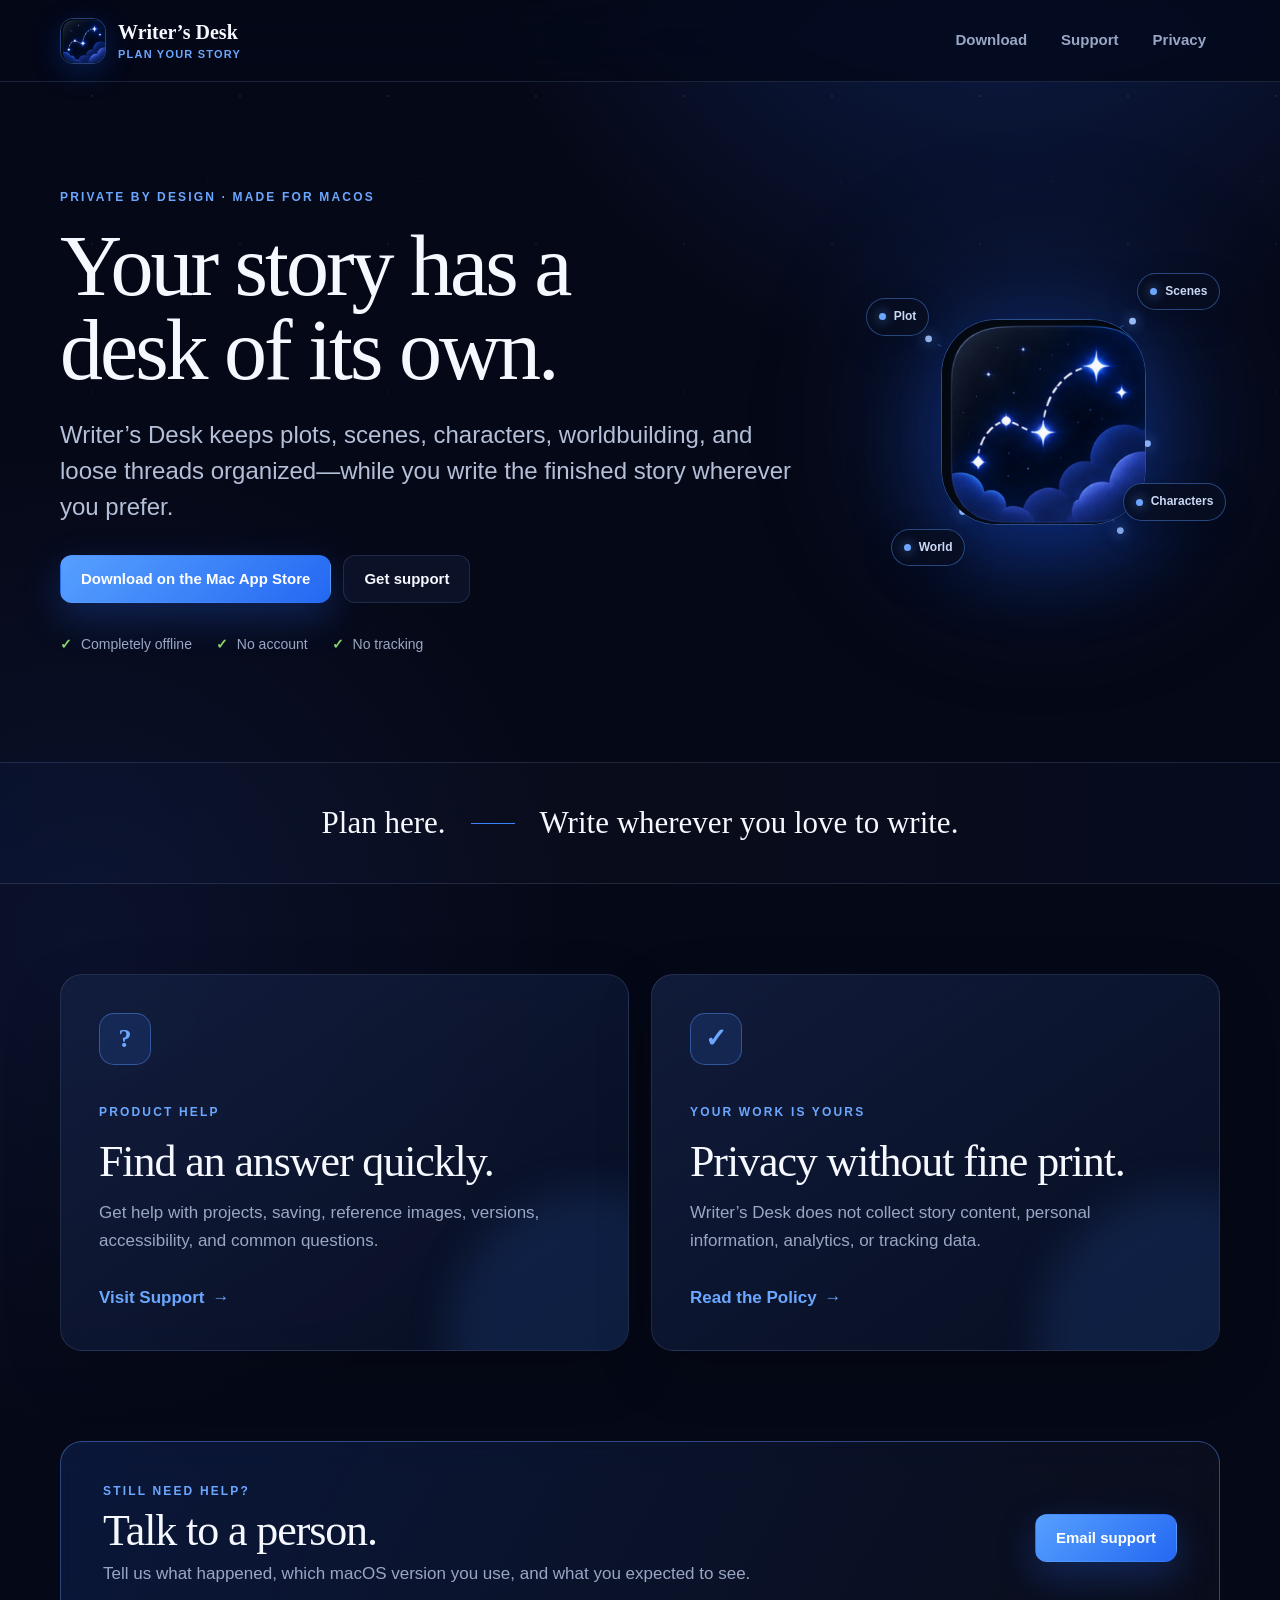
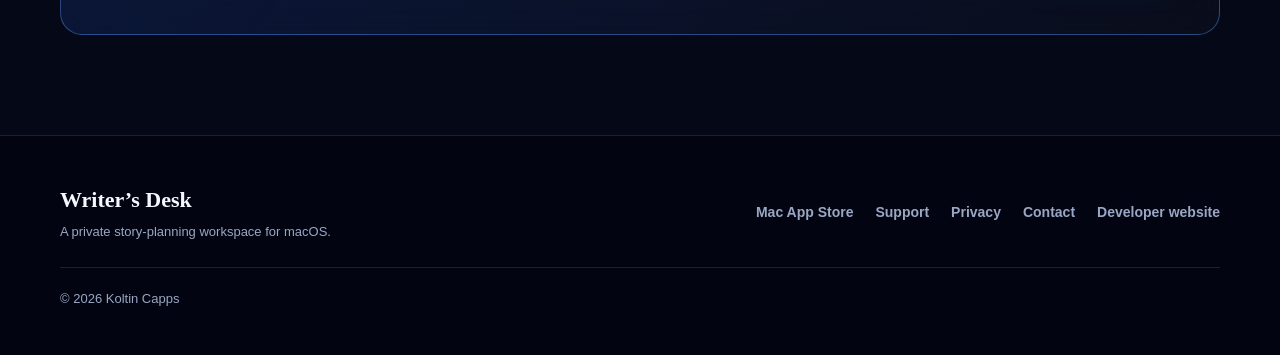
==== commit 5fd43e99: "Fingerprint constellation site assets" ====
--- a/index.html
+++ b/index.html
@@ -10,11 +10,12 @@
   <meta property="og:title" content="Writer’s Desk — Support &amp; Privacy">
   <meta property="og:description" content="Help, product information, and privacy details for Writer’s Desk on macOS.">
   <meta property="og:url" content="https://kolt6465.github.io/writers-desk-support/">
-  <meta property="og:image" content="https://kolt6465.github.io/writers-desk-support/assets/app-icon.png">
+  <meta property="og:image" content="https://kolt6465.github.io/writers-desk-support/assets/app-icon-constellation-2026.png">
   <link rel="canonical" href="https://kolt6465.github.io/writers-desk-support/">
-  <link rel="icon" type="image/png" href="assets/app-icon.png">
-  <link rel="apple-touch-icon" href="assets/app-icon.png">
-  <link rel="stylesheet" href="styles.css">
+  <link rel="icon" type="image/png" sizes="512x512" href="assets/app-icon-constellation-2026.png">
+  <link rel="shortcut icon" type="image/png" href="assets/app-icon-constellation-2026.png">
+  <link rel="apple-touch-icon" href="assets/app-icon-constellation-2026.png">
+  <link rel="stylesheet" href="constellation-2026.css">
   <title>Writer’s Desk — Support &amp; Privacy</title>
 </head>
 <body>
@@ -22,7 +23,7 @@
 
   <header class="site-header">
     <a class="brand" href="index.html" aria-label="Writer’s Desk home">
-      <img src="assets/app-icon.png" width="48" height="48" alt="">
+      <img src="assets/app-icon-constellation-2026.png" width="48" height="48" alt="">
       <span>
         <strong>Writer’s Desk</strong>
         <small>Plan Your Story</small>
@@ -65,7 +66,7 @@
         <div class="story-node node-scenes"><span></span>Scenes</div>
         <div class="story-node node-characters"><span></span>Characters</div>
         <div class="story-node node-world"><span></span>World</div>
-        <img class="constellation-icon" src="assets/app-icon.png" width="320" height="320" alt="">
+        <img class="constellation-icon" src="assets/app-icon-constellation-2026.png" width="320" height="320" alt="">
       </div>
     </section>
 
--- a/constellation-2026.css
+++ b/constellation-2026.css
@@ -0,0 +1,1090 @@
+:root {
+  color-scheme: dark;
+  --canvas: #050816;
+  --canvas-soft: #080d20;
+  --panel: rgba(14, 22, 46, 0.72);
+  --panel-raised: rgba(20, 31, 63, 0.78);
+  --ink: #f6f8ff;
+  --muted: #9aa7c4;
+  --blue: #3b82ff;
+  --blue-bright: #6ca7ff;
+  --blue-soft: rgba(59, 130, 255, 0.14);
+  --line: rgba(166, 195, 255, 0.14);
+  --line-blue: rgba(88, 153, 255, 0.42);
+  --success: #86d66d;
+  --shadow: 0 26px 90px rgba(0, 7, 28, 0.5);
+  --serif: "Iowan Old Style", "Palatino Linotype", Palatino, "Book Antiqua", Georgia, serif;
+  --sans: -apple-system, BlinkMacSystemFont, "SF Pro Text", "Helvetica Neue", sans-serif;
+}
+
+* {
+  box-sizing: border-box;
+}
+
+html {
+  scroll-behavior: smooth;
+  scroll-padding-top: 96px;
+}
+
+body {
+  position: relative;
+  margin: 0;
+  min-width: 320px;
+  background:
+    radial-gradient(circle at 78% -8%, rgba(42, 103, 255, 0.26), transparent 34rem),
+    radial-gradient(circle at 6% 48%, rgba(52, 88, 201, 0.12), transparent 32rem),
+    var(--canvas);
+  color: var(--ink);
+  font-family: var(--sans);
+  font-size: 17px;
+  line-height: 1.65;
+  -webkit-font-smoothing: antialiased;
+}
+
+body::before {
+  position: fixed;
+  z-index: -1;
+  inset: 0;
+  pointer-events: none;
+  background-image:
+    radial-gradient(circle, rgba(255, 255, 255, 0.68) 0 1px, transparent 1.6px),
+    radial-gradient(circle, rgba(96, 156, 255, 0.46) 0 1px, transparent 1.6px);
+  background-position: 18px 22px, 102px 76px;
+  background-size: 148px 148px, 211px 211px;
+  content: "";
+  opacity: 0.13;
+  mask-image: linear-gradient(to bottom, black, transparent 72%);
+}
+
+a {
+  color: inherit;
+}
+
+img {
+  display: block;
+  height: auto;
+  max-width: 100%;
+}
+
+button,
+a {
+  -webkit-tap-highlight-color: transparent;
+}
+
+:focus-visible {
+  outline: 3px solid var(--blue-bright);
+  outline-offset: 4px;
+}
+
+.skip-link {
+  position: fixed;
+  z-index: 100;
+  top: 12px;
+  left: 12px;
+  padding: 10px 15px;
+  border-radius: 9px;
+  background: var(--ink);
+  color: var(--canvas);
+  font-weight: 700;
+  transform: translateY(-180%);
+}
+
+.skip-link:focus {
+  transform: translateY(0);
+}
+
+.page-shell {
+  width: min(1160px, calc(100% - 48px));
+  margin-inline: auto;
+}
+
+.site-header {
+  position: sticky;
+  z-index: 50;
+  top: 0;
+  display: flex;
+  align-items: center;
+  justify-content: space-between;
+  min-height: 82px;
+  padding: 12px max(24px, calc((100vw - 1160px) / 2));
+  border-bottom: 1px solid var(--line);
+  background: rgba(5, 8, 22, 0.78);
+  -webkit-backdrop-filter: blur(24px) saturate(140%);
+  backdrop-filter: blur(24px) saturate(140%);
+}
+
+.brand {
+  display: inline-flex;
+  align-items: center;
+  gap: 12px;
+  color: var(--ink);
+  text-decoration: none;
+}
+
+.brand img {
+  width: 46px;
+  height: 46px;
+  border: 1px solid var(--line-blue);
+  border-radius: 13px;
+  box-shadow: 0 8px 30px rgba(27, 93, 255, 0.24);
+}
+
+.brand span {
+  display: grid;
+  line-height: 1.12;
+}
+
+.brand strong {
+  font-family: var(--serif);
+  font-size: 20px;
+  font-weight: 600;
+}
+
+.brand small {
+  margin-top: 4px;
+  color: var(--blue-bright);
+  font-size: 11px;
+  font-weight: 800;
+  letter-spacing: 0.11em;
+  text-transform: uppercase;
+}
+
+.site-header nav {
+  display: flex;
+  align-items: center;
+  gap: 6px;
+}
+
+.site-header nav a {
+  padding: 10px 14px;
+  border-radius: 9px;
+  color: var(--muted);
+  font-size: 15px;
+  font-weight: 650;
+  text-decoration: none;
+}
+
+.site-header nav a:hover,
+.site-header nav a.is-active {
+  background: var(--blue-soft);
+  color: var(--ink);
+}
+
+.hero {
+  display: grid;
+  grid-template-columns: minmax(0, 1.35fr) minmax(280px, 0.65fr);
+  align-items: center;
+  gap: 72px;
+  min-height: 680px;
+  padding-block: 96px;
+}
+
+.eyebrow {
+  margin: 0 0 16px;
+  color: var(--blue-bright);
+  font-size: 12px;
+  font-weight: 850;
+  letter-spacing: 0.18em;
+  text-transform: uppercase;
+}
+
+h1,
+h2,
+h3,
+p {
+  margin-top: 0;
+}
+
+h1,
+h2,
+h3 {
+  text-wrap: balance;
+}
+
+h1 {
+  max-width: 880px;
+  margin-bottom: 24px;
+  font-family: var(--serif);
+  font-size: clamp(50px, 7vw, 86px);
+  font-weight: 500;
+  letter-spacing: -0.035em;
+  line-height: 0.98;
+}
+
+h2 {
+  margin-bottom: 14px;
+  font-family: var(--serif);
+  font-size: clamp(30px, 4vw, 44px);
+  font-weight: 500;
+  letter-spacing: -0.025em;
+  line-height: 1.05;
+}
+
+h3 {
+  margin-bottom: 8px;
+  font-size: 18px;
+  line-height: 1.25;
+}
+
+.lede {
+  max-width: 750px;
+  margin-bottom: 30px;
+  color: #b4bfd8;
+  font-size: clamp(19px, 2.2vw, 24px);
+  line-height: 1.5;
+}
+
+.hero-actions,
+.contact-actions {
+  display: flex;
+  flex-wrap: wrap;
+  align-items: center;
+  gap: 12px;
+}
+
+.button {
+  display: inline-flex;
+  align-items: center;
+  justify-content: center;
+  min-height: 48px;
+  padding: 11px 20px;
+  border: 1px solid transparent;
+  border-radius: 12px;
+  font: inherit;
+  font-size: 15px;
+  font-weight: 760;
+  line-height: 1.2;
+  text-decoration: none;
+  cursor: pointer;
+}
+
+.button-primary {
+  background: linear-gradient(135deg, #57a0ff, #2468f2);
+  color: white;
+  box-shadow: 0 14px 38px rgba(40, 105, 245, 0.28);
+}
+
+.button-primary:hover {
+  filter: brightness(1.07);
+  transform: translateY(-1px);
+}
+
+.button-secondary {
+  border-color: var(--line);
+  background: var(--panel);
+  color: var(--ink);
+}
+
+.button-secondary:hover {
+  border-color: var(--line-blue);
+  background: var(--panel-raised);
+}
+
+.trust-list {
+  display: flex;
+  flex-wrap: wrap;
+  gap: 12px 24px;
+  margin: 30px 0 0;
+  padding: 0;
+  color: var(--muted);
+  font-size: 14px;
+  list-style: none;
+}
+
+.trust-list span {
+  margin-right: 5px;
+  color: var(--success);
+  font-weight: 900;
+}
+
+.constellation-stage {
+  position: relative;
+  display: grid;
+  place-items: center;
+  aspect-ratio: 1;
+  min-width: 0;
+}
+
+.constellation-icon {
+  position: relative;
+  z-index: 3;
+  width: min(58%, 286px);
+  aspect-ratio: 1;
+  border: 1px solid var(--line-blue);
+  border-radius: 27%;
+  object-fit: contain;
+  box-shadow: 0 28px 85px rgba(11, 66, 196, 0.46);
+}
+
+.constellation-glow {
+  position: absolute;
+  width: 78%;
+  aspect-ratio: 1;
+  border-radius: 50%;
+  background: rgba(48, 113, 255, 0.25);
+  filter: blur(78px);
+}
+
+.constellation-lines {
+  position: absolute;
+  inset: 0;
+  width: 100%;
+  height: 100%;
+  overflow: visible;
+}
+
+.constellation-lines path {
+  fill: none;
+  stroke: rgba(107, 166, 255, 0.48);
+  stroke-dasharray: 5 11;
+  stroke-linecap: round;
+  stroke-width: 1.4;
+}
+
+.constellation-lines circle {
+  fill: #a9ccff;
+  filter: drop-shadow(0 0 9px #5c9dff);
+}
+
+.story-node {
+  position: absolute;
+  z-index: 4;
+  display: inline-flex;
+  align-items: center;
+  gap: 8px;
+  padding: 8px 12px;
+  border: 1px solid var(--line-blue);
+  border-radius: 999px;
+  background: rgba(8, 14, 32, 0.82);
+  color: #cbd9f4;
+  font-size: 12px;
+  font-weight: 700;
+  box-shadow: 0 10px 28px rgba(0, 5, 20, 0.34);
+  -webkit-backdrop-filter: blur(16px);
+  backdrop-filter: blur(16px);
+}
+
+.story-node span {
+  width: 7px;
+  height: 7px;
+  border-radius: 50%;
+  background: var(--blue-bright);
+  box-shadow: 0 0 12px rgba(90, 157, 255, 0.8);
+}
+
+.node-plot { top: 15%; left: 0; }
+.node-scenes { top: 8%; right: 0; }
+.node-characters { right: -2%; bottom: 22%; }
+.node-world { bottom: 9%; left: 7%; }
+
+.principle {
+  border-block: 1px solid var(--line);
+  background: linear-gradient(90deg, rgba(45, 103, 255, 0.04), rgba(255, 255, 255, 0.018), rgba(45, 103, 255, 0.04));
+}
+
+.principle-inner {
+  display: flex;
+  align-items: center;
+  justify-content: center;
+  gap: 25px;
+  min-height: 120px;
+}
+
+.principle p {
+  margin: 0;
+  font-family: var(--serif);
+  font-size: clamp(22px, 3vw, 31px);
+}
+
+.principle span {
+  width: 44px;
+  height: 1px;
+  background: var(--blue);
+}
+
+.card-grid {
+  display: grid;
+  grid-template-columns: repeat(2, minmax(0, 1fr));
+  gap: 22px;
+  padding-block: 90px;
+}
+
+.feature-card {
+  position: relative;
+  min-height: 330px;
+  padding: 38px;
+  overflow: hidden;
+  border: 1px solid var(--line);
+  border-radius: 22px;
+  background: linear-gradient(145deg, rgba(20, 32, 66, 0.82), rgba(9, 16, 37, 0.8));
+  -webkit-backdrop-filter: blur(18px);
+  backdrop-filter: blur(18px);
+  box-shadow: 0 20px 60px rgba(0, 0, 0, 0.16);
+}
+
+.feature-card::after {
+  position: absolute;
+  right: -120px;
+  bottom: -140px;
+  width: 300px;
+  height: 300px;
+  border-radius: 50%;
+  background: var(--blue-soft);
+  content: "";
+  filter: blur(20px);
+}
+
+.feature-card > * {
+  position: relative;
+  z-index: 1;
+}
+
+.feature-card h2 {
+  max-width: 470px;
+}
+
+.feature-card > p:not(.eyebrow) {
+  max-width: 520px;
+  color: var(--muted);
+}
+
+.feature-icon {
+  display: grid;
+  place-items: center;
+  width: 52px;
+  height: 52px;
+  margin-bottom: 38px;
+  border: 1px solid var(--line-blue);
+  border-radius: 15px;
+  background: var(--blue-soft);
+  color: var(--blue-bright);
+  font-family: var(--serif);
+  font-size: 26px;
+  font-weight: 700;
+}
+
+.text-link {
+  display: inline-flex;
+  gap: 8px;
+  align-items: center;
+  margin-top: 12px;
+  color: var(--blue-bright);
+  font-weight: 750;
+  text-decoration: none;
+}
+
+.text-link:hover {
+  text-decoration: underline;
+  text-underline-offset: 4px;
+}
+
+.contact-band {
+  display: flex;
+  align-items: center;
+  justify-content: space-between;
+  gap: 32px;
+  margin-bottom: 100px;
+  padding: 40px 42px;
+  border: 1px solid var(--line-blue);
+  border-radius: 22px;
+  background: linear-gradient(120deg, rgba(40, 105, 245, 0.16), rgba(255, 255, 255, 0.025));
+  -webkit-backdrop-filter: blur(18px);
+  backdrop-filter: blur(18px);
+}
+
+.contact-band h2,
+.contact-band p {
+  margin-bottom: 6px;
+}
+
+.contact-band > div > p:last-child {
+  color: var(--muted);
+}
+
+.page-hero {
+  padding-block: 100px 76px;
+  border-bottom: 1px solid var(--line);
+}
+
+.page-hero h1 {
+  font-size: clamp(48px, 7vw, 78px);
+}
+
+.page-hero .button {
+  margin-top: 4px;
+}
+
+.support-layout,
+.legal-layout {
+  display: grid;
+  grid-template-columns: 210px minmax(0, 1fr);
+  gap: 76px;
+  padding-block: 80px 110px;
+}
+
+.section-nav {
+  position: sticky;
+  top: 112px;
+  align-self: start;
+  display: grid;
+  gap: 4px;
+  padding: 18px;
+  border: 1px solid var(--line);
+  border-radius: 14px;
+  background: rgba(11, 19, 43, 0.78);
+  -webkit-backdrop-filter: blur(18px);
+  backdrop-filter: blur(18px);
+}
+
+.section-nav p {
+  margin: 0 0 7px;
+  padding: 0 9px;
+  color: var(--muted);
+  font-size: 12px;
+  font-weight: 800;
+  letter-spacing: 0.12em;
+  text-transform: uppercase;
+}
+
+.section-nav a {
+  padding: 8px 9px;
+  border-radius: 7px;
+  color: var(--muted);
+  font-size: 14px;
+  font-weight: 650;
+  text-decoration: none;
+}
+
+.section-nav a:hover {
+  background: var(--blue-soft);
+  color: var(--ink);
+}
+
+.support-content,
+.legal-content {
+  min-width: 0;
+}
+
+.support-section {
+  padding: 0 0 72px;
+}
+
+.support-section + .support-section {
+  padding-top: 72px;
+  border-top: 1px solid var(--line);
+}
+
+.support-section > p:not(.eyebrow),
+.legal-content section > p:not(.section-number) {
+  max-width: 760px;
+  color: #b4bfd8;
+}
+
+.step-list {
+  display: grid;
+  gap: 12px;
+  margin-top: 28px;
+}
+
+.step-list > div {
+  display: grid;
+  grid-template-columns: 40px 1fr;
+  gap: 15px;
+  align-items: start;
+  padding: 18px;
+  border: 1px solid var(--line);
+  border-radius: 13px;
+  background: var(--panel);
+}
+
+.step-list span {
+  display: grid;
+  place-items: center;
+  width: 34px;
+  height: 34px;
+  border-radius: 50%;
+  background: var(--blue-soft);
+  color: var(--blue-bright);
+  font-weight: 850;
+}
+
+.step-list p {
+  margin: 2px 0 0;
+  color: var(--muted);
+}
+
+.step-list strong {
+  color: var(--ink);
+}
+
+.answer-grid {
+  display: grid;
+  grid-template-columns: repeat(2, minmax(0, 1fr));
+  gap: 14px;
+  margin-top: 26px;
+}
+
+.answer-grid article {
+  padding: 22px;
+  border: 1px solid var(--line);
+  border-radius: 14px;
+  background: rgba(13, 22, 48, 0.72);
+}
+
+.answer-grid p {
+  margin-bottom: 0;
+  color: var(--muted);
+  font-size: 15px;
+}
+
+code,
+kbd {
+  border: 1px solid var(--line);
+  border-radius: 5px;
+  background: rgba(255, 255, 255, 0.055);
+  color: var(--ink);
+  font-family: "SFMono-Regular", Consolas, monospace;
+  font-size: 0.86em;
+}
+
+code {
+  padding: 2px 5px;
+}
+
+kbd {
+  padding: 3px 7px;
+  box-shadow: inset 0 -1px rgba(255, 255, 255, 0.08);
+}
+
+.notice {
+  margin-top: 28px;
+  padding: 22px 24px;
+  border-left: 3px solid var(--blue);
+  border-radius: 0 13px 13px 0;
+  background: var(--blue-soft);
+}
+
+.notice p {
+  margin: 5px 0 0;
+  color: var(--muted);
+}
+
+.accordion {
+  display: grid;
+  gap: 10px;
+  margin-top: 25px;
+}
+
+.accordion details {
+  border: 1px solid var(--line);
+  border-radius: 12px;
+  background: var(--panel);
+}
+
+.accordion summary {
+  padding: 18px 20px;
+  font-weight: 700;
+  cursor: pointer;
+}
+
+.accordion details[open] summary {
+  border-bottom: 1px solid var(--line);
+}
+
+.accordion details p {
+  margin: 0;
+  padding: 18px 20px 20px;
+  color: var(--muted);
+}
+
+.contact-panel {
+  display: grid;
+  grid-template-columns: 1.1fr 0.9fr;
+  gap: 36px;
+  padding: 34px;
+  border: 1px solid var(--line-blue) !important;
+  border-radius: 18px;
+  background: var(--blue-soft);
+}
+
+.contact-panel h2 {
+  margin-bottom: 10px;
+}
+
+.contact-panel p:last-child {
+  margin-bottom: 0;
+  color: var(--muted);
+}
+
+.contact-actions {
+  align-content: center;
+  justify-content: flex-end;
+}
+
+.copy-status {
+  flex-basis: 100%;
+  min-height: 1.5em;
+  margin: 0;
+  color: var(--success) !important;
+  font-size: 13px;
+  text-align: right;
+}
+
+.privacy-hero {
+  padding-bottom: 54px;
+}
+
+.policy-meta {
+  display: flex;
+  flex-wrap: wrap;
+  gap: 10px 18px;
+  color: var(--muted);
+  font-size: 14px;
+}
+
+.privacy-summary {
+  display: grid;
+  grid-template-columns: repeat(4, minmax(0, 1fr));
+  gap: 12px;
+  padding-block: 28px;
+}
+
+.privacy-summary article {
+  display: grid;
+  grid-template-columns: auto 1fr;
+  gap: 2px 10px;
+  align-items: center;
+  padding: 18px;
+  border: 1px solid var(--line);
+  border-radius: 13px;
+  background: var(--panel);
+}
+
+.privacy-summary span {
+  grid-row: 1 / span 2;
+  color: var(--success);
+  font-weight: 900;
+}
+
+.privacy-summary strong {
+  font-size: 15px;
+}
+
+.privacy-summary small {
+  color: var(--muted);
+  font-size: 12px;
+}
+
+.legal-layout {
+  padding-top: 54px;
+}
+
+.legal-content section {
+  position: relative;
+  padding: 0 0 64px;
+}
+
+.legal-content section + section {
+  padding-top: 64px;
+  border-top: 1px solid var(--line);
+}
+
+.section-number {
+  margin-bottom: 10px;
+  color: var(--blue-bright);
+  font-family: var(--serif);
+  font-size: 17px;
+}
+
+.legal-content h2 {
+  font-size: clamp(31px, 4vw, 42px);
+}
+
+.legal-content address {
+  width: fit-content;
+  margin-top: 24px;
+  padding: 20px 24px;
+  border: 1px solid var(--line-blue);
+  border-radius: 13px;
+  background: var(--blue-soft);
+  color: var(--muted);
+  font-style: normal;
+}
+
+.legal-content address strong {
+  color: var(--ink);
+}
+
+.legal-content address a {
+  display: inline-flex;
+  align-items: center;
+  min-height: 44px;
+  padding-block: 7px;
+  color: var(--blue-bright);
+}
+
+.site-footer {
+  border-top: 1px solid var(--line);
+  background: rgba(3, 6, 17, 0.9);
+}
+
+.footer-inner {
+  display: grid;
+  grid-template-columns: 1fr auto;
+  gap: 24px 60px;
+  width: min(1160px, calc(100% - 48px));
+  margin-inline: auto;
+  padding-block: 46px;
+}
+
+.footer-brand {
+  margin-bottom: 3px;
+  font-family: var(--serif);
+  font-size: 22px;
+  font-weight: 600;
+}
+
+.footer-inner > div:first-child > p:last-child,
+.copyright {
+  margin: 0;
+  color: var(--muted);
+  font-size: 13px;
+}
+
+.footer-links {
+  display: flex;
+  flex-wrap: wrap;
+  gap: 10px 22px;
+  align-items: center;
+}
+
+.footer-links a {
+  display: inline-flex;
+  align-items: center;
+  min-height: 44px;
+  color: var(--muted);
+  font-size: 14px;
+  font-weight: 650;
+  text-decoration: none;
+}
+
+.footer-links a:hover {
+  color: var(--ink);
+}
+
+.copyright {
+  grid-column: 1 / -1;
+  padding-top: 20px;
+  border-top: 1px solid var(--line);
+}
+
+.not-found {
+  display: grid;
+  place-items: center;
+  align-content: center;
+  min-height: 100vh;
+  padding: 40px;
+  text-align: center;
+}
+
+.not-found img {
+  margin-bottom: 30px;
+  border: 1px solid var(--line-blue);
+  border-radius: 26px;
+  box-shadow: var(--shadow);
+}
+
+.not-found h1 {
+  max-width: 720px;
+  font-size: clamp(42px, 7vw, 72px);
+}
+
+.not-found > p:not(.eyebrow) {
+  margin-bottom: 28px;
+  color: var(--muted);
+}
+
+@media (max-width: 860px) {
+  .hero {
+    grid-template-columns: 1fr;
+    gap: 58px;
+    min-height: auto;
+    padding-block: 74px;
+  }
+
+  .hero-copy {
+    max-width: 720px;
+  }
+
+  .constellation-stage {
+    justify-self: center;
+    width: min(72vw, 330px);
+  }
+
+  .support-layout,
+  .legal-layout {
+    grid-template-columns: 1fr;
+    gap: 34px;
+  }
+
+  .section-nav {
+    position: static;
+    grid-template-columns: repeat(2, minmax(0, 1fr));
+  }
+
+  .section-nav p {
+    grid-column: 1 / -1;
+  }
+
+  .privacy-summary {
+    grid-template-columns: repeat(2, minmax(0, 1fr));
+  }
+}
+
+@media (max-width: 640px) {
+  body {
+    font-size: 16px;
+  }
+
+  .page-shell,
+  .footer-inner {
+    width: min(100% - 30px, 1160px);
+  }
+
+  .site-header {
+    min-height: 72px;
+    padding-inline: 15px;
+  }
+
+  .brand img {
+    width: 41px;
+    height: 41px;
+  }
+
+  .brand span {
+    display: none;
+  }
+
+  .site-header nav a {
+    padding: 9px 9px;
+    font-size: 13px;
+  }
+
+  .hero {
+    padding-block: 58px 72px;
+  }
+
+  h1 {
+    font-size: clamp(45px, 14vw, 64px);
+  }
+
+  .hero-actions,
+  .contact-actions {
+    align-items: stretch;
+    flex-direction: column;
+  }
+
+  .hero-actions .button,
+  .contact-actions .button {
+    width: 100%;
+  }
+
+  .principle-inner {
+    align-items: flex-start;
+    flex-direction: column;
+    gap: 5px;
+    padding-block: 26px;
+  }
+
+  .principle span {
+    display: none;
+  }
+
+  .card-grid,
+  .answer-grid,
+  .privacy-summary {
+    grid-template-columns: 1fr;
+  }
+
+  .feature-card {
+    min-height: 300px;
+    padding: 28px;
+  }
+
+  .contact-band,
+  .contact-panel {
+    grid-template-columns: 1fr;
+    align-items: stretch;
+    flex-direction: column;
+    padding: 27px;
+  }
+
+  .page-hero {
+    padding-block: 68px 52px;
+  }
+
+  .support-layout,
+  .legal-layout {
+    padding-block: 46px 72px;
+  }
+
+  .section-nav {
+    display: none;
+  }
+
+  .copy-status {
+    text-align: left;
+  }
+
+  .footer-inner {
+    grid-template-columns: 1fr;
+  }
+
+  .footer-links {
+    gap: 8px 18px;
+  }
+
+  .copyright {
+    grid-column: auto;
+  }
+}
+
+@media (prefers-reduced-motion: no-preference) {
+  .button,
+  .site-header nav a,
+  .section-nav a {
+    transition: background-color 160ms ease, border-color 160ms ease, color 160ms ease, filter 160ms ease, transform 160ms ease;
+  }
+}
+
+@media print {
+  :root {
+    color-scheme: light;
+  }
+
+  body {
+    background: white;
+    color: #151515;
+  }
+
+  .site-header,
+  .section-nav,
+  .site-footer,
+  .button,
+  .privacy-summary {
+    display: none !important;
+  }
+
+  .legal-layout {
+    display: block;
+    padding: 0;
+  }
+
+  .legal-content section {
+    break-inside: avoid;
+  }
+
+  .legal-content section > p:not(.section-number) {
+    color: #333;
+  }
+}
